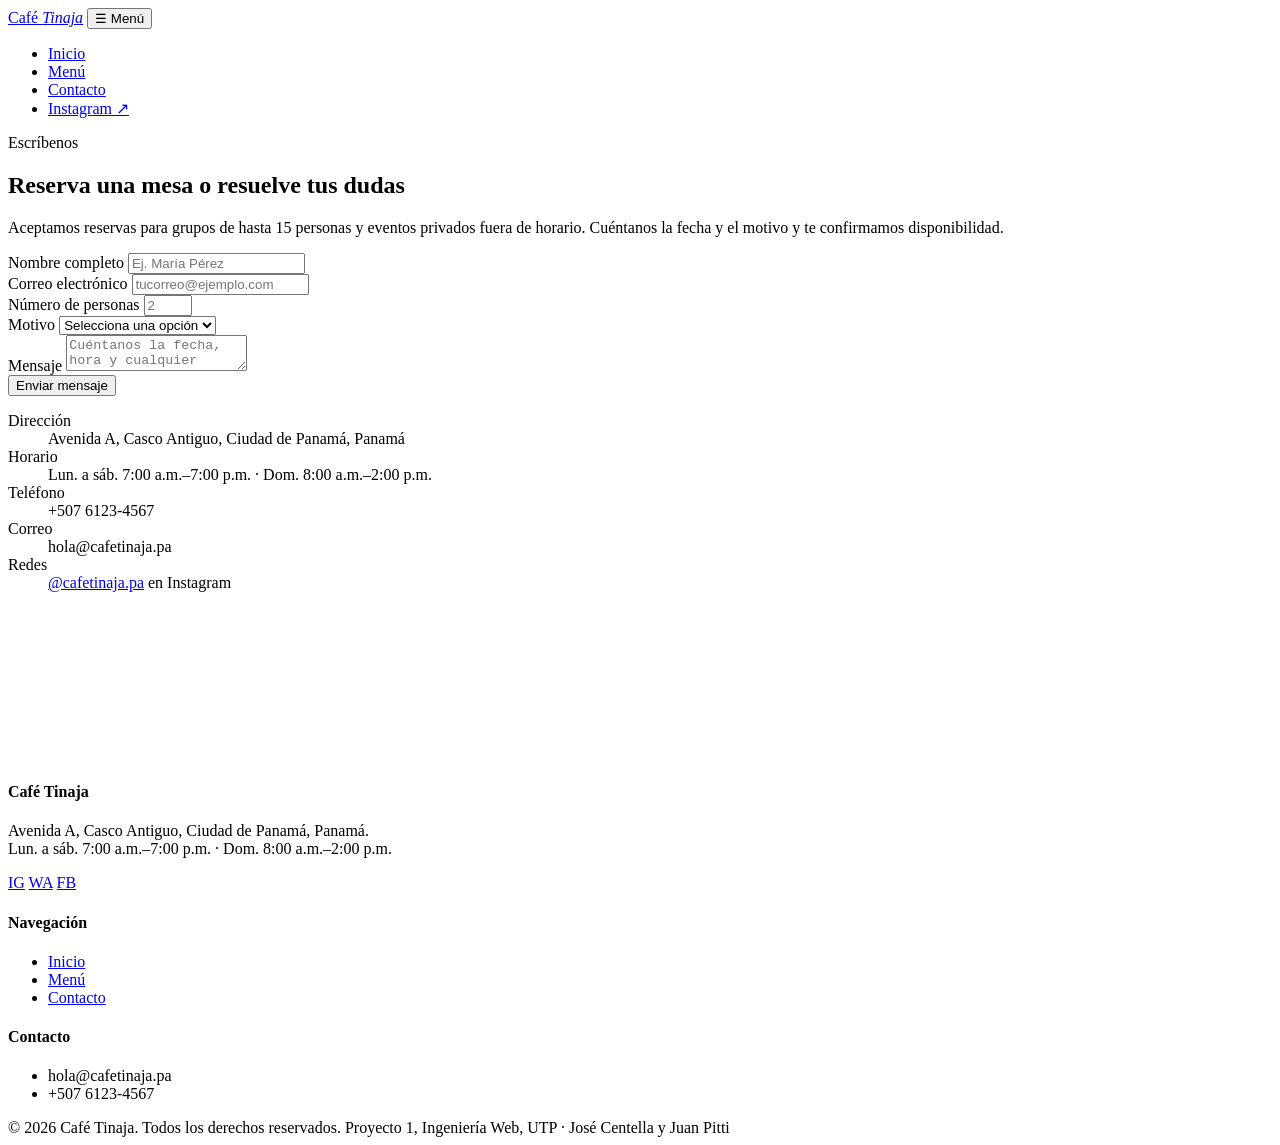
==== contacto.html @ 26456bb7 "Add files via upload" ====
<!DOCTYPE html>
<html lang="es">
<head>
<meta charset="UTF-8">
<meta name="viewport" content="width=device-width, initial-scale=1.0">
<title>Contacto | Café Tinaja</title>
<meta name="description" content="Escríbenos, reserva una mesa o encuentra cómo llegar a Café Tinaja.">
<link rel="preconnect" href="https://fonts.googleapis.com">
<link href="https://fonts.googleapis.com/css2?family=Fraunces:opsz,wght@9..144,500;9..144,600&family=Karla:wght@400;500;600&display=swap" rel="stylesheet">
<link rel="stylesheet" href="css/style.css">
</head>
<body>

<header class="navbar" id="navbar">
  <div class="container">
    <a href="index.html" class="logo">Café <em>Tinaja</em></a>
    <button class="nav-toggle" id="navToggle" aria-expanded="false" aria-controls="navLinks">☰ Menú</button>
    <ul class="nav-links" id="navLinks">
      <li><a href="index.html">Inicio</a></li>
      <li><a href="menu.html">Menú</a></li>
      <li><a href="contacto.html" class="active">Contacto</a></li>
      <li><a href="https://www.instagram.com/cafetinaja.pa" target="_blank" rel="noopener">Instagram ↗</a></li>
    </ul>
  </div>
</header>

<section style="padding-bottom:0;">
  <div class="container">
    <div class="section-head">
      <span class="kicker">Escríbenos</span>
      <h1>Reserva una mesa o resuelve tus dudas</h1>
      <p>Aceptamos reservas para grupos de hasta 15 personas y eventos privados fuera de horario. Cuéntanos la fecha y el motivo y te confirmamos disponibilidad.</p>
    </div>
  </div>
</section>

<section>
  <div class="container contact-grid">
    <div id="toast" class="toast" role="status" aria-live="polite" hidden></div>
    <form class="contact-form" id="form" name="contacto" method="POST" data-netlify="true" novalidate>
      <input type="hidden" name="form-name" value="contacto">
      <div class="field">
        <label for="nombre">Nombre completo</label>
        <input type="text" id="nombre" name="nombre" required placeholder="Ej. María Pérez" minlength="3">
        <small class="form-error" id="e-nombre"></small>
      </div>
      <div class="field">
        <label for="correo">Correo electrónico</label>
        <input type="email" id="correo" name="correo" required placeholder="tucorreo@ejemplo.com">
        <small class="form-error" id="e-correo"></small>
      </div>
      <div class="field">
        <label for="personas">Número de personas</label>
        <input type="number" id="personas" name="personas" min="1" max="15" placeholder="2" required>
        <small class="form-error" id="e-personas"></small>
      </div>
      <div class="field">
        <label for="motivo">Motivo</label>
        <select id="motivo" name="motivo" required>
          <option value="">Selecciona una opción</option>
          <option>Reserva</option>
          <option>Evento privado</option>
          <option>Consulta general</option>
        </select>
        <small class="form-error" id="e-motivo"></small>
      </div>
      <div class="field">
        <label for="mensaje">Mensaje</label>
        <textarea id="mensaje" name="mensaje" required placeholder="Cuéntanos la fecha, hora y cualquier detalle adicional" minlength="15"></textarea>
        <small class="form-error" id="e-mensaje"></small>
      </div>
      <button type="submit" class="btn btn-primary">Enviar mensaje</button>
    </form>

    <div>
      <dl class="contact-info">
        <dt>Dirección</dt>
        <dd>Avenida A, Casco Antiguo, Ciudad de Panamá, Panamá</dd>
        <dt>Horario</dt>
        <dd>Lun. a sáb. 7:00 a.m.–7:00 p.m. · Dom. 8:00 a.m.–2:00 p.m.</dd>
        <dt>Teléfono</dt>
        <dd>+507 6123-4567</dd>
        <dt>Correo</dt>
        <dd>hola@cafetinaja.pa</dd>
        <dt>Redes</dt>
        <dd><a href="https://www.instagram.com/cafetinaja.pa" target="_blank" rel="noopener">@cafetinaja.pa</a> en Instagram</dd>
      </dl>
      <div class="map-box" style="background:none;">
        <iframe src="https://www.google.com/maps?q=Casco+Antiguo,+Ciudad+de+Panam%C3%A1&output=embed"
          width="100%" height="100%" style="border:0;border-radius:20px;" loading="lazy"
          referrerpolicy="no-referrer-when-downgrade" title="Ubicación de Café Tinaja"></iframe>
      </div>
    </div>
  </div>
</section>

<footer>
  <div class="container">
    <div class="footer-grid">
      <div>
        <h4>Café Tinaja</h4>
        <p>Avenida A, Casco Antiguo, Ciudad de Panamá, Panamá.<br>Lun. a sáb. 7:00 a.m.–7:00 p.m. · Dom. 8:00 a.m.–2:00 p.m.</p>
        <div class="social-row">
          <a href="https://www.instagram.com/cafetinaja.pa" target="_blank" rel="noopener" aria-label="Instagram">IG</a>
          <a href="https://wa.me/50761234567" target="_blank" rel="noopener" aria-label="WhatsApp">WA</a>
          <a href="https://www.facebook.com/cafetinajapa" target="_blank" rel="noopener" aria-label="Facebook">FB</a>
        </div>
      </div>
      <div>
        <h4>Navegación</h4>
        <ul>
          <li><a href="index.html">Inicio</a></li>
          <li><a href="menu.html">Menú</a></li>
          <li><a href="contacto.html">Contacto</a></li>
        </ul>
      </div>
      <div>
        <h4>Contacto</h4>
        <ul>
          <li>hola@cafetinaja.pa</li>
          <li>+507 6123-4567</li>
        </ul>
      </div>
    </div>
    <div class="footer-bottom">
      <span>© 2026 Café Tinaja. Todos los derechos reservados.</span>
      <span>Proyecto 1, Ingeniería Web, UTP · José Centella y Juan Pitti</span>
    </div>
  </div>
</footer>

<script>
  const navToggle = document.getElementById('navToggle');
  const navbar = document.getElementById('navbar');
  navToggle.addEventListener('click', () => {
    const expanded = navToggle.getAttribute('aria-expanded') === 'true';
    navToggle.setAttribute('aria-expanded', String(!expanded));
    navbar.classList.toggle('open');
  });

  const f = document.getElementById("form");
  const reglas = {
    nombre:   v => /^[A-Za-zÁÉÍÓÚÜÑáéíóúüñ ]{3,60}$/.test(v.trim()) || "Escribe solo letras, entre 3 y 60 caracteres.",
    correo:   v => /^[^\s@]+@[^\s@]+\.[^\s@]{2,}$/.test(v.trim()) || "Escribe un correo válido, como nombre@dominio.com.",
    personas: v => /^([1-9]|1[0-5])$/.test(v.trim()) || "Escribe un número entre 1 y 15.",
    motivo:   v => v !== "" || "Selecciona un motivo.",
    mensaje:  v => v.trim().length >= 15 || "El mensaje debe tener al menos 15 caracteres."
  };
  function validar(campo) {
    const r = reglas[campo.name](campo.value);
    const err = document.getElementById("e-" + campo.name);
    if (err) err.textContent = r === true ? "" : r;
    campo.classList.toggle("invalido", r !== true);
    return r === true;
  }
  f.querySelectorAll("input:not([type=hidden]), select, textarea").forEach(c => c.addEventListener("blur", () => validar(c)));

  let temporizador;
  function mostrarToast(mensaje, tipo) {
    const t = document.getElementById("toast");
    clearTimeout(temporizador);
    t.textContent = mensaje;
    t.className = "toast " + tipo;
    t.hidden = false;
    temporizador = setTimeout(() => { t.hidden = true; }, 4000);
  }
  function codificar(datos) {
    return Object.keys(datos).map(k => encodeURIComponent(k) + "=" + encodeURIComponent(datos[k])).join("&");
  }
  f.addEventListener("submit", e => {
    e.preventDefault();
    let ok = true;
    f.querySelectorAll("input:not([type=hidden]), select, textarea").forEach(c => { if (!validar(c)) ok = false; });
    if (!ok) return;
    const datos = Object.fromEntries(new FormData(f).entries());
    fetch("/", {
      method: "POST",
      headers: { "Content-Type": "application/x-www-form-urlencoded" },
      body: codificar(datos)
    })
    .then(() => {
      f.reset();
      mostrarToast("Mensaje enviado correctamente.", "exito");
    })
    .catch(() => {
      mostrarToast("Error: no se pudo enviar el mensaje.", "error");
    });
  });
</script>
</body>
</html>
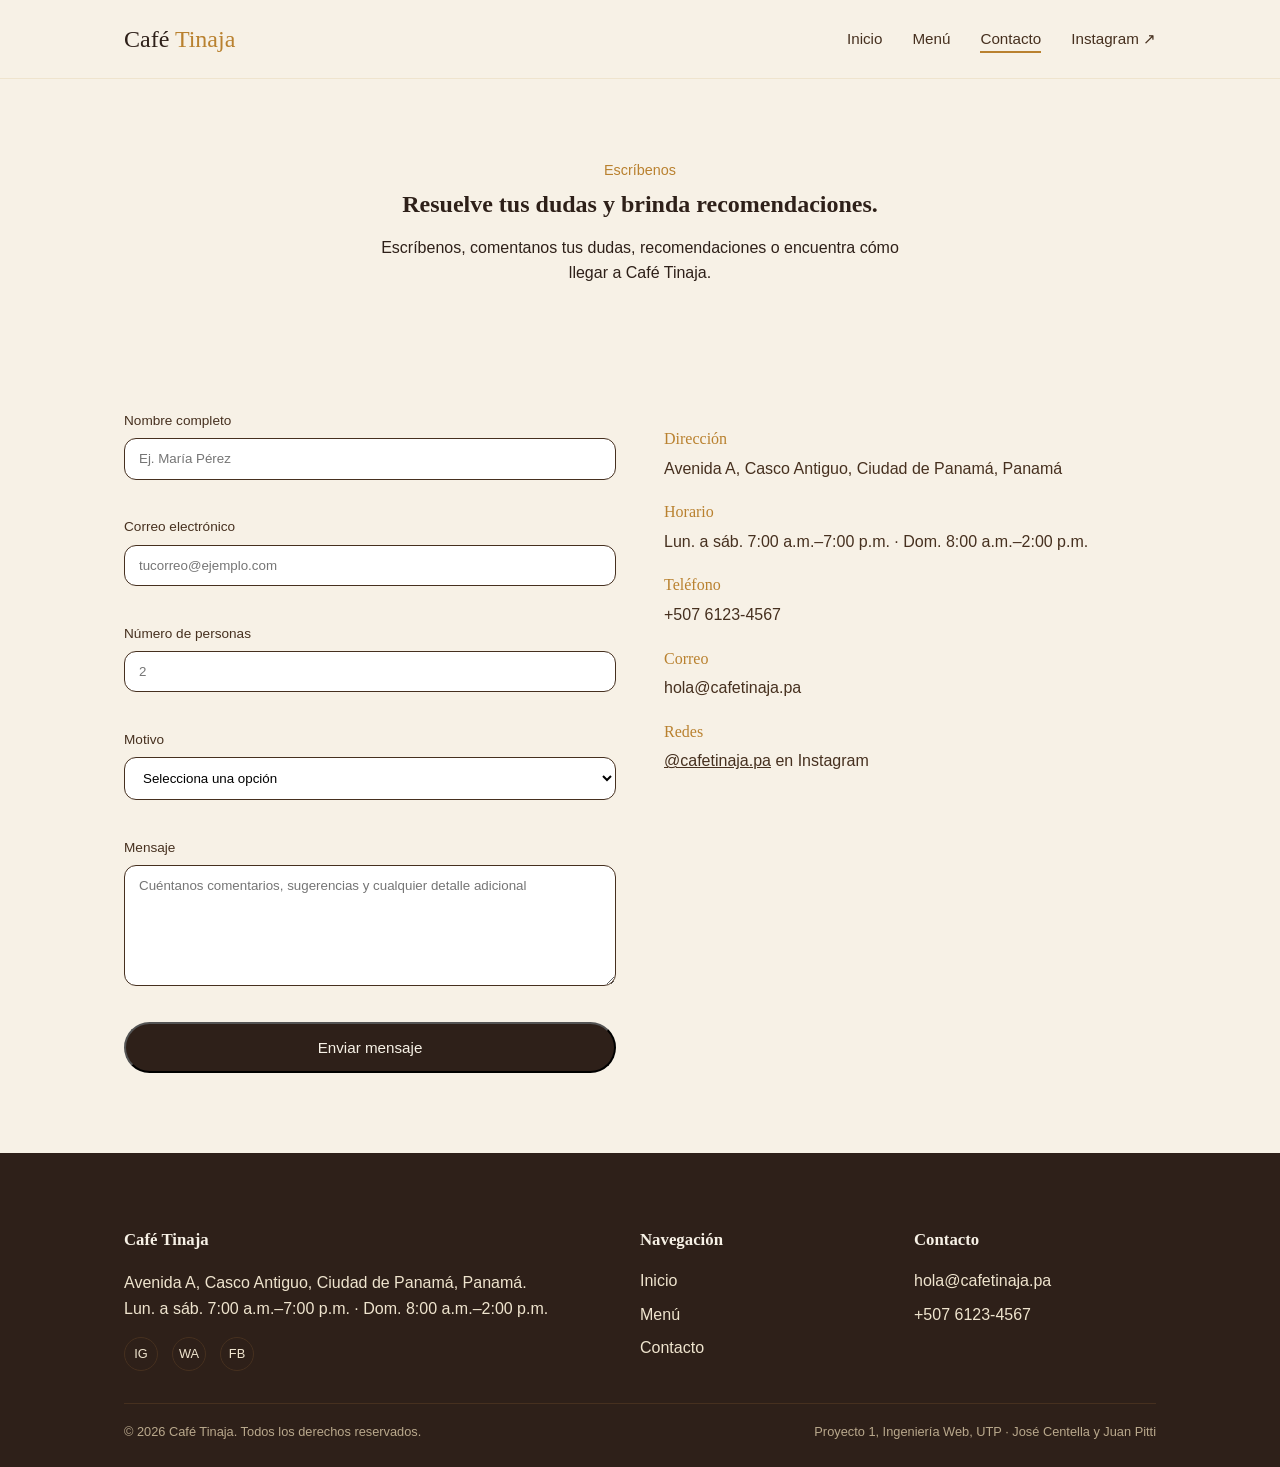
==== commit b1b1f5f4: "Revise contact page text and meta description Updated the description meta tag and modified text in " ====
--- a/contacto.html
+++ b/contacto.html
@@ -4,7 +4,7 @@
 <meta charset="UTF-8">
 <meta name="viewport" content="width=device-width, initial-scale=1.0">
 <title>Contacto | Café Tinaja</title>
-<meta name="description" content="Escríbenos, reserva una mesa o encuentra cómo llegar a Café Tinaja.">
+<meta name="description" content="Escríbenos, comentanos tus dudas, recomendaciones o encuentra cómo llegar a Café Tinaja.">
 <link rel="preconnect" href="https://fonts.googleapis.com">
 <link href="https://fonts.googleapis.com/css2?family=Fraunces:opsz,wght@9..144,500;9..144,600&family=Karla:wght@400;500;600&display=swap" rel="stylesheet">
 <link rel="stylesheet" href="css/style.css">
@@ -28,8 +28,8 @@
   <div class="container">
     <div class="section-head">
       <span class="kicker">Escríbenos</span>
-      <h1>Reserva una mesa o resuelve tus dudas</h1>
-      <p>Aceptamos reservas para grupos de hasta 15 personas y eventos privados fuera de horario. Cuéntanos la fecha y el motivo y te confirmamos disponibilidad.</p>
+      <h1>Resuelve tus dudas y brinda recomendaciones.</h1>
+      <p>Escríbenos, comentanos tus dudas, recomendaciones o encuentra cómo llegar a Café Tinaja.</p>
     </div>
   </div>
 </section>
@@ -66,7 +66,7 @@
       </div>
       <div class="field">
         <label for="mensaje">Mensaje</label>
-        <textarea id="mensaje" name="mensaje" required placeholder="Cuéntanos la fecha, hora y cualquier detalle adicional" minlength="15"></textarea>
+        <textarea id="mensaje" name="mensaje" required placeholder="Cuéntanos comentarios, sugerencias y cualquier detalle adicional" minlength="15"></textarea>
         <small class="form-error" id="e-mensaje"></small>
       </div>
       <button type="submit" class="btn btn-primary">Enviar mensaje</button>
--- a/css/style.css
+++ b/css/style.css
@@ -0,0 +1,324 @@
+/* =========================================================
+   CAFÉ TINAJA — hoja de estilos
+   Paleta: espresso / crema / dorado tostado / verde hoja
+   ========================================================= */
+
+:root {
+  --espresso:   #2E2019;
+  --espresso-2: #46301F;
+  --cream:      #F7F1E6;
+  --cream-2:    #EFE4CE;
+  --gold:       #B9812F;
+  --leaf:       #435334;
+
+  --font-display: 'Fraunces', serif;
+  --font-body: 'Karla', sans-serif;
+
+  --maxw: 1080px;
+}
+
+* { box-sizing: border-box; }
+html { scroll-behavior: smooth; }
+
+body {
+  margin: 0;
+  font-family: var(--font-body);
+  background: var(--cream);
+  color: var(--espresso);
+  line-height: 1.6;
+}
+
+img { max-width: 100%; display: block; }
+a { color: inherit; }
+
+h1, h2, h3 {
+  font-family: var(--font-display);
+  font-weight: 600;
+  line-height: 1.2;
+  margin: 0 0 0.5em;
+}
+
+p { max-width: 62ch; }
+
+.container {
+  max-width: var(--maxw);
+  margin: 0 auto;
+  padding: 0 24px;
+}
+
+/* ---------- Nav ---------- */
+.navbar {
+  position: sticky;
+  top: 0;
+  z-index: 50;
+  background: var(--cream);
+  border-bottom: 1px solid var(--cream-2);
+}
+.navbar .container {
+  display: flex;
+  align-items: center;
+  justify-content: space-between;
+  height: 78px;
+}
+.logo {
+  font-family: var(--font-display);
+  font-size: 1.5rem;
+  color: var(--espresso);
+  text-decoration: none;
+}
+.logo em { color: var(--gold); font-style: normal; }
+
+.nav-links {
+  display: flex;
+  gap: 30px;
+  list-style: none;
+  margin: 0; padding: 0;
+}
+.nav-links a {
+  text-decoration: none;
+  color: var(--espresso-2);
+  font-size: 0.95rem;
+  padding-bottom: 4px;
+  border-bottom: 2px solid transparent;
+}
+.nav-links a:hover, .nav-links a.active {
+  border-color: var(--gold);
+}
+.nav-toggle { display: none; }
+
+/* ---------- Hero (centrado, orgánico) ---------- */
+.hero {
+  padding: 72px 0 100px;
+  text-align: center;
+}
+.hero-eyebrow {
+  display: inline-block;
+  color: var(--leaf);
+  font-size: 0.9rem;
+  margin-bottom: 14px;
+}
+.hero h1 {
+  font-size: clamp(2.3rem, 5vw, 3.6rem);
+  max-width: 18ch;
+  margin-left: auto;
+  margin-right: auto;
+}
+.hero p {
+  margin-left: auto;
+  margin-right: auto;
+  color: var(--espresso-2);
+}
+.hero-actions {
+  display: flex;
+  gap: 16px;
+  justify-content: center;
+  margin-top: 30px;
+  flex-wrap: wrap;
+}
+.btn {
+  display: inline-block;
+  padding: 14px 28px;
+  border-radius: 999px;
+  text-decoration: none;
+  font-size: 0.95rem;
+  transition: transform 0.15s ease, background 0.15s ease;
+}
+.btn:hover { transform: translateY(-2px); }
+.btn-primary { background: var(--espresso); color: var(--cream); }
+.btn-primary:hover { background: var(--espresso-2); }
+.btn-outline { border: 1.5px solid var(--espresso); color: var(--espresso); }
+
+.hero-media {
+  margin: 48px auto 0;
+  max-width: 640px;
+  aspect-ratio: 16/9;
+  background: linear-gradient(160deg, var(--cream-2), #E4D5B0);
+  border-radius: 28px;
+  display: flex;
+  align-items: center;
+  justify-content: center;
+  color: var(--espresso-2);
+  font-size: 0.85rem;
+  padding: 12px;
+  text-align: center;
+}
+
+/* divisor ondulado */
+.wave-divider {
+  display: block;
+  width: 100%;
+  height: 60px;
+  background: var(--espresso);
+  -webkit-mask: radial-gradient(circle at 10px -10px, transparent 12px, black 13px) 0 0/40px 100%;
+          mask: radial-gradient(circle at 10px -10px, transparent 12px, black 13px) 0 0/40px 100%;
+}
+
+/* ---------- Secciones ---------- */
+section { padding: 80px 0; }
+.section-dark { background: var(--espresso); color: var(--cream); }
+.section-dark p { color: var(--cream-2); }
+.section-alt { background: var(--cream-2); }
+
+.section-head { max-width: 60ch; margin: 0 auto 44px; text-align: center; }
+.section-head .kicker {
+  display: block;
+  color: var(--gold);
+  font-size: 0.9rem;
+  margin-bottom: 8px;
+}
+
+/* ---------- Grid de menú ---------- */
+.menu-grid {
+  display: grid;
+  grid-template-columns: repeat(auto-fit, minmax(240px, 1fr));
+  gap: 30px;
+}
+.menu-card {
+  background: #fff;
+  border-radius: 20px;
+  overflow: hidden;
+  box-shadow: 0 1px 0 var(--cream-2);
+}
+.menu-photo {
+  aspect-ratio: 4/3;
+  background: linear-gradient(135deg, var(--cream-2), #E4D5B0);
+  display: flex; align-items: center; justify-content: center;
+  color: var(--espresso-2);
+  font-size: 0.85rem;
+}
+.menu-body { padding: 20px; }
+.menu-body h3 { font-size: 1.1rem; margin-bottom: 4px; }
+.menu-price { color: var(--gold); font-family: var(--font-display); font-size: 1.05rem; margin-bottom: 8px; }
+.menu-tags {
+  display: flex; gap: 6px; flex-wrap: wrap;
+  list-style: none; padding: 0; margin: 0 0 12px;
+  font-size: 0.78rem; color: var(--leaf);
+}
+.menu-tags li { background: #EFF3EA; padding: 3px 10px; border-radius: 999px; }
+
+/* ---------- Filtros del menú ---------- */
+.filters {
+  display: flex; gap: 12px; flex-wrap: wrap;
+  justify-content: center;
+  margin-bottom: 36px;
+}
+.filters select, .filters input {
+  font-family: var(--font-body);
+  padding: 10px 14px;
+  border: 1px solid var(--espresso-2);
+  border-radius: 999px;
+  background: #fff;
+}
+
+/* ---------- Stats / valores ---------- */
+.stats-row {
+  display: grid;
+  grid-template-columns: repeat(auto-fit, minmax(150px, 1fr));
+  gap: 24px;
+  text-align: center;
+}
+.stat b { display: block; font-family: var(--font-display); font-size: 2rem; color: var(--gold); }
+.stat span { color: var(--cream-2); font-size: 0.9rem; }
+
+/* ---------- Testimonio ---------- */
+.testimonial {
+  max-width: 60ch;
+  margin: 0 auto;
+  text-align: center;
+  border: none;
+  padding: 0;
+}
+.testimonial cite {
+  display: block; margin-top: 12px; font-style: normal;
+  color: var(--espresso-2); font-size: 0.9rem;
+}
+
+/* ---------- Media (video/audio) ---------- */
+.media-block { max-width: 680px; margin: 0 auto; }
+.media-block video { width: 100%; border-radius: 20px; }
+.audio-row { display:flex; gap:16px; align-items:center; justify-content:center; margin-top: 18px; flex-wrap: wrap; }
+
+/* ---------- Contacto ---------- */
+.contact-grid {
+  display: grid;
+  grid-template-columns: 1fr 1fr;
+  gap: 48px;
+}
+form.contact-form { display: grid; gap: 16px; }
+.field { display: grid; gap: 6px; }
+.field label { font-size: 0.85rem; color: var(--espresso-2); }
+.field input, .field select, .field textarea {
+  font-family: var(--font-body);
+  padding: 12px 14px;
+  border: 1px solid var(--espresso-2);
+  border-radius: 12px;
+  background: #fff;
+}
+.field textarea { resize: vertical; min-height: 120px; }
+
+.contact-info dt { font-family: var(--font-display); color: var(--gold); margin-top: 18px; }
+.contact-info dd { margin: 4px 0 0; color: var(--espresso-2); }
+.contact-info dt:first-child { margin-top: 0; }
+
+.map-box {
+  margin-top: 22px;
+  aspect-ratio: 16/9;
+  border-radius: 20px;
+  background: repeating-linear-gradient(45deg, var(--cream-2), var(--cream-2) 10px, #E4D5B0 10px, #E4D5B0 20px);
+  display: flex; align-items: center; justify-content: center;
+  color: var(--espresso-2); font-size: 0.85rem;
+}
+
+/* ---------- Footer ---------- */
+footer { background: var(--espresso); color: var(--cream-2); padding: 52px 0 24px; }
+.footer-grid { display: grid; grid-template-columns: 2fr 1fr 1fr; gap: 32px; margin-bottom: 32px; }
+footer h4 { color: var(--cream); font-family: var(--font-display); font-size: 1.05rem; margin-bottom: 14px; }
+footer ul { list-style: none; padding: 0; margin: 0; display: grid; gap: 8px; }
+footer a { text-decoration: none; color: var(--cream-2); }
+footer a:hover { color: var(--cream); }
+.social-row { display: flex; gap: 14px; margin-top: 14px; }
+.social-row a {
+  width: 34px; height: 34px; border: 1px solid var(--espresso-2);
+  display: flex; align-items: center; justify-content: center;
+  font-size: 0.8rem; border-radius: 50%;
+}
+.social-row a:hover { border-color: var(--gold); color: var(--gold); }
+.footer-bottom {
+  border-top: 1px solid var(--espresso-2);
+  padding-top: 18px; font-size: 0.8rem; color: #B9A88C;
+  display: flex; justify-content: space-between; flex-wrap: wrap; gap: 8px;
+}
+
+/* ---------- Responsive ---------- */
+@media (max-width: 860px) {
+  .contact-grid { grid-template-columns: 1fr; }
+  .footer-grid { grid-template-columns: 1fr 1fr; }
+}
+@media (max-width: 640px) {
+  .nav-links {
+    position: absolute; top: 78px; left: 0; right: 0;
+    background: var(--cream);
+    flex-direction: column; gap: 0;
+    max-height: 0; overflow: hidden;
+    transition: max-height 0.25s ease;
+    border-bottom: 1px solid var(--cream-2);
+  }
+  .nav-links a { padding: 14px 24px; display: block; border-bottom: 1px solid var(--cream-2); }
+  .nav-toggle {
+    display: block; background: none; border: 1px solid var(--espresso-2);
+    color: var(--espresso); border-radius: 999px; padding: 6px 14px;
+  }
+  .navbar.open .nav-links { max-height: 320px; }
+  .footer-grid { grid-template-columns: 1fr; }
+}
+
+/* ---------- Validacion y notificaciones (formulario de contacto) ---------- */
+.form-error { display:block; min-height:1.1em; font-size:0.8rem; color:#B3261E; }
+.field input.invalido, .field select.invalido, .field textarea.invalido { border-color:#B3261E; background:#FDECEA; }
+.toast {
+  position: fixed; top: 16px; left: 50%; transform: translateX(-50%); z-index: 100;
+  padding: 12px 22px; border-radius: 999px; font-size: 0.9rem; font-weight: 600;
+  box-shadow: 0 6px 18px rgba(0,0,0,.18); max-width: 90vw; text-align: center;
+}
+.toast.exito { background:#E7F4E8; color:#1E6B2E; border:1px solid #8FCB96; }
+.toast.error { background:#FDECEA; color:#96281B; border:1px solid #E6A49C; }
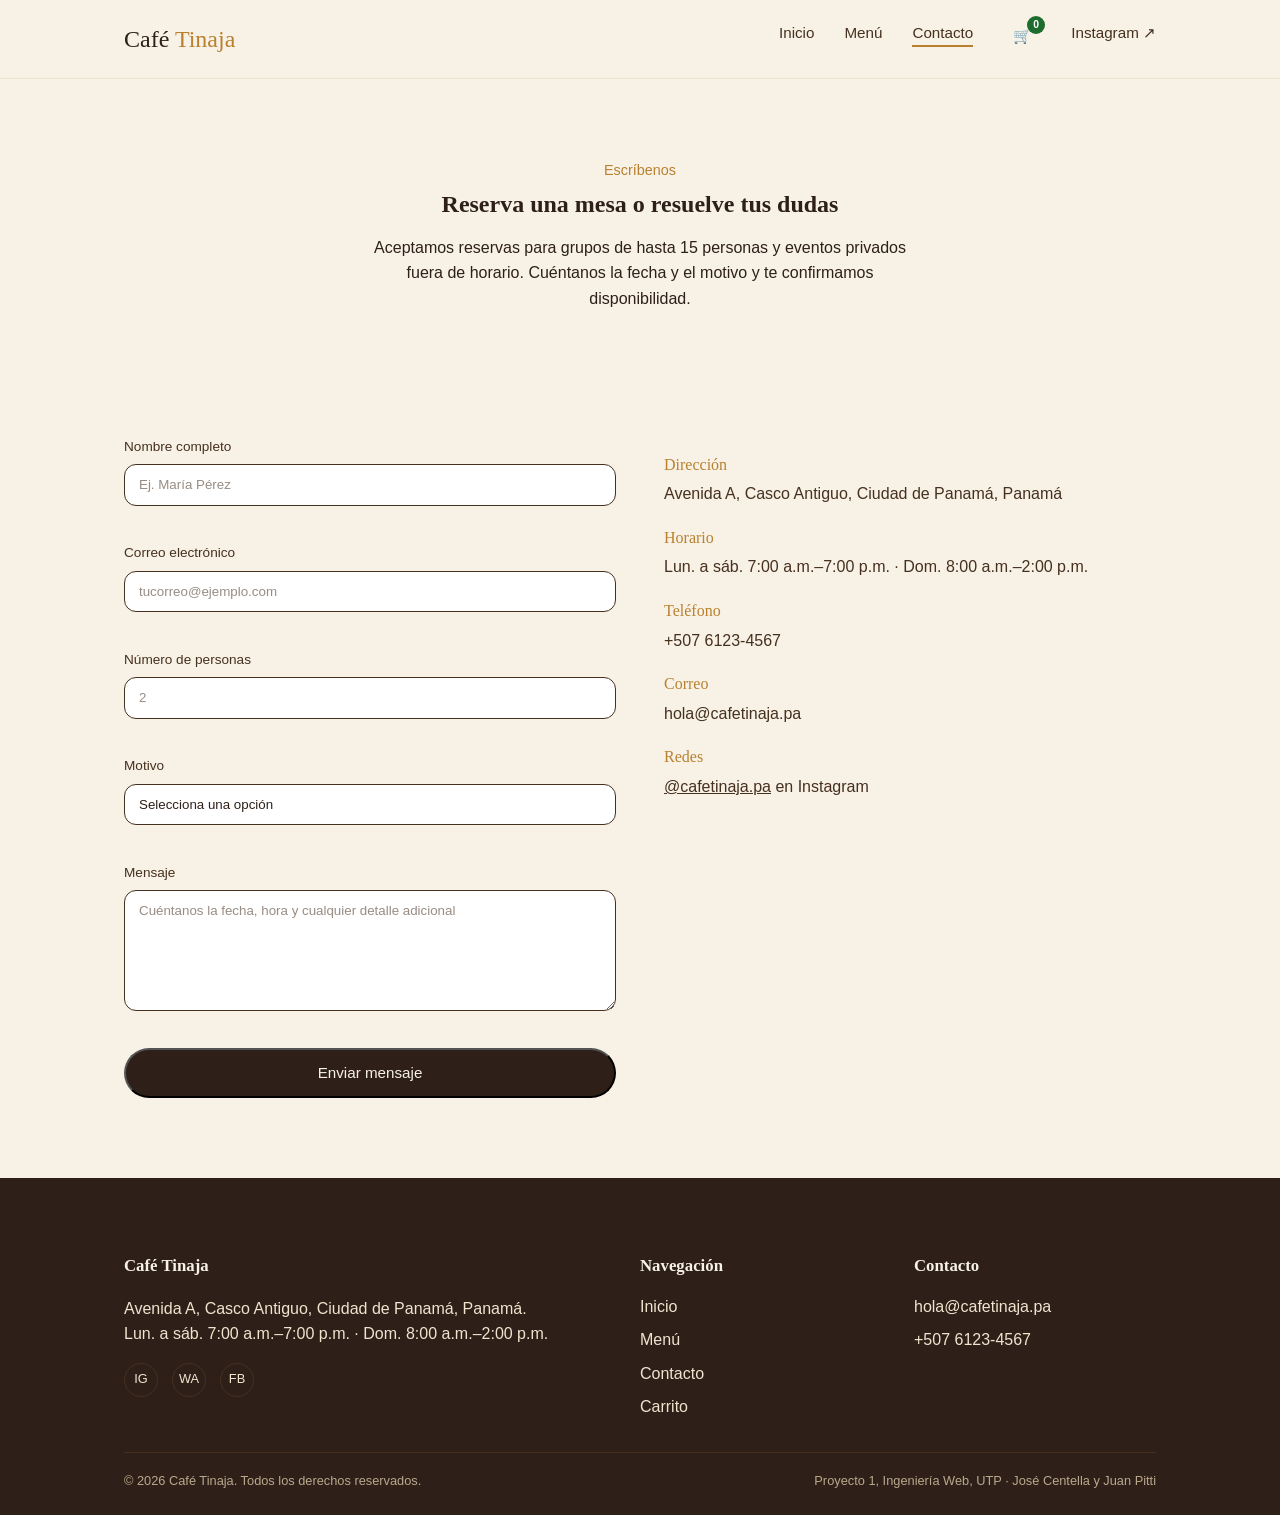
==== commit f47f7196: "Add files via upload" ====
--- a/contacto.html
+++ b/contacto.html
@@ -3,8 +3,9 @@
 <head>
 <meta charset="UTF-8">
 <meta name="viewport" content="width=device-width, initial-scale=1.0">
+<meta name="color-scheme" content="light">
 <title>Contacto | Café Tinaja</title>
-<meta name="description" content="Escríbenos, comentanos tus dudas, recomendaciones o encuentra cómo llegar a Café Tinaja.">
+<meta name="description" content="Escríbenos, reserva una mesa o encuentra cómo llegar a Café Tinaja.">
 <link rel="preconnect" href="https://fonts.googleapis.com">
 <link href="https://fonts.googleapis.com/css2?family=Fraunces:opsz,wght@9..144,500;9..144,600&family=Karla:wght@400;500;600&display=swap" rel="stylesheet">
 <link rel="stylesheet" href="css/style.css">
@@ -19,6 +20,7 @@
       <li><a href="index.html">Inicio</a></li>
       <li><a href="menu.html">Menú</a></li>
       <li><a href="contacto.html" class="active">Contacto</a></li>
+      <li><a href="carrito.html" class="cart-link" id="cartLink" aria-label="Carrito de compras">🛒<span class="cart-badge" id="cartBadge" hidden>0</span></a></li>
       <li><a href="https://www.instagram.com/cafetinaja.pa" target="_blank" rel="noopener">Instagram ↗</a></li>
     </ul>
   </div>
@@ -28,8 +30,8 @@
   <div class="container">
     <div class="section-head">
       <span class="kicker">Escríbenos</span>
-      <h1>Resuelve tus dudas y brinda recomendaciones.</h1>
-      <p>Escríbenos, comentanos tus dudas, recomendaciones o encuentra cómo llegar a Café Tinaja.</p>
+      <h1>Reserva una mesa o resuelve tus dudas</h1>
+      <p>Aceptamos reservas para grupos de hasta 15 personas y eventos privados fuera de horario. Cuéntanos la fecha y el motivo y te confirmamos disponibilidad.</p>
     </div>
   </div>
 </section>
@@ -66,7 +68,7 @@
       </div>
       <div class="field">
         <label for="mensaje">Mensaje</label>
-        <textarea id="mensaje" name="mensaje" required placeholder="Cuéntanos comentarios, sugerencias y cualquier detalle adicional" minlength="15"></textarea>
+        <textarea id="mensaje" name="mensaje" required placeholder="Cuéntanos la fecha, hora y cualquier detalle adicional" minlength="15"></textarea>
         <small class="form-error" id="e-mensaje"></small>
       </div>
       <button type="submit" class="btn btn-primary">Enviar mensaje</button>
@@ -112,6 +114,7 @@
           <li><a href="index.html">Inicio</a></li>
           <li><a href="menu.html">Menú</a></li>
           <li><a href="contacto.html">Contacto</a></li>
+          <li><a href="carrito.html">Carrito</a></li>
         </ul>
       </div>
       <div>
@@ -178,7 +181,8 @@
       headers: { "Content-Type": "application/x-www-form-urlencoded" },
       body: codificar(datos)
     })
-    .then(() => {
+    .then(res => {
+      if (!res.ok) throw new Error("Respuesta no valida de Netlify: " + res.status);
       f.reset();
       mostrarToast("Mensaje enviado correctamente.", "exito");
     })
@@ -187,5 +191,6 @@
     });
   });
 </script>
+<script src="js/carrito.js"></script>
 </body>
 </html>
--- a/css/style.css
+++ b/css/style.css
@@ -4,6 +4,7 @@
    ========================================================= */
 
 :root {
+    color-scheme: light;
   --espresso:   #2E2019;
   --espresso-2: #46301F;
   --cream:      #F7F1E6;
@@ -259,6 +260,10 @@
 .contact-info dt { font-family: var(--font-display); color: var(--gold); margin-top: 18px; }
 .contact-info dd { margin: 4px 0 0; color: var(--espresso-2); }
 .contact-info dt:first-child { margin-top: 0; }
+
+button, input, select, textarea { color: var(--espresso); -webkit-appearance: none; appearance: none; }
+.btn-outline { background: transparent; }
+::placeholder { color: var(--espresso-2); opacity: .55; }
 
 .map-box {
   margin-top: 22px;
@@ -322,3 +327,61 @@
 }
 .toast.exito { background:#E7F4E8; color:#1E6B2E; border:1px solid #8FCB96; }
 .toast.error { background:#FDECEA; color:#96281B; border:1px solid #E6A49C; }
+
+/* ---------- Icono de carrito en el nav ---------- */
+.cart-link {
+  position: relative; display: inline-flex; align-items: center; justify-content: center;
+  width: 38px; height: 38px; border-radius: 50%; font-size: 1.25rem;
+  color: var(--espresso-2); text-decoration: none;
+  transition: color .2s ease, box-shadow .2s ease, background .2s ease;
+}
+.cart-link.tiene-productos {
+  color: #1E6B2E; background: #fff;
+  box-shadow: 0 0 0 4px rgba(255,255,255,.85), 0 0 14px rgba(30,107,46,.5);
+}
+.cart-badge {
+  position: absolute; top: -4px; right: -4px; min-width: 18px; height: 18px;
+  background: #1E6B2E; color: #fff; font-size: .65rem; font-weight: 700;
+  border-radius: 999px; display: flex; align-items: center; justify-content: center; padding: 0 4px;
+}
+
+/* ---------- Pagina de carrito ---------- */
+.cart-list { display: grid; gap: 16px; margin-bottom: 32px; }
+.cart-item {
+  background: #fff; border-radius: 16px; padding: 18px 20px;
+  display: flex; flex-wrap: wrap; gap: 16px; align-items: center; justify-content: space-between;
+}
+.cart-item-info h3 { font-size: 1.05rem; margin-bottom: 2px; }
+.cart-item-info p { color: var(--espresso-2); font-size: .9rem; margin: 0; }
+.cart-item-actions { display: flex; align-items: center; gap: 14px; flex-wrap: wrap; }
+.cart-item-actions label { font-size: .8rem; color: var(--espresso-2); display: flex; flex-direction: column; gap: 4px; }
+.cart-qty { background: #fff; padding: 6px 10px; border-radius: 8px; border: 1px solid var(--espresso-2); font-family: var(--font-body); }
+.cart-subtotal { font-family: var(--font-display); color: var(--gold); min-width: 70px; text-align: right; }
+.cart-remove {
+  border: 1px solid #B3261E; color: #B3261E; background: none; border-radius: 999px;
+  padding: 8px 16px; font-size: .85rem; cursor: pointer;
+}
+.cart-remove:hover { background: #FDECEA; }
+.cart-empty { text-align: center; padding: 40px 20px; color: var(--espresso-2); }
+.cart-summary {
+  display: flex; justify-content: space-between; align-items: center;
+  background: var(--cream-2); border-radius: 16px; padding: 18px 20px; margin-bottom: 28px;
+  font-family: var(--font-display); font-size: 1.15rem;
+}
+.cart-summary button { font-size: .85rem; }
+.cart-checkout { max-width: 480px; margin: 0 auto; }
+
+/* ---------- Factura / confirmacion ---------- */
+.factura {
+  max-width: 480px; margin: 0 auto; background: #fff; border-radius: 20px;
+  padding: 28px 26px; border: 1px dashed var(--espresso-2);
+}
+.factura h2 { text-align: center; }
+.factura .factura-id { text-align: center; color: var(--gold); font-size: .9rem; margin-bottom: 18px; }
+.factura ul { list-style: none; padding: 0; margin: 0 0 16px; display: grid; gap: 8px; }
+.factura li { display: flex; justify-content: space-between; font-size: .92rem; }
+.factura .factura-total {
+  display: flex; justify-content: space-between; font-family: var(--font-display);
+  font-size: 1.2rem; border-top: 1px dashed var(--espresso-2); padding-top: 12px; margin-top: 8px;
+}
+.factura .factura-nota { text-align: center; font-size: .85rem; color: var(--espresso-2); margin-top: 18px; }
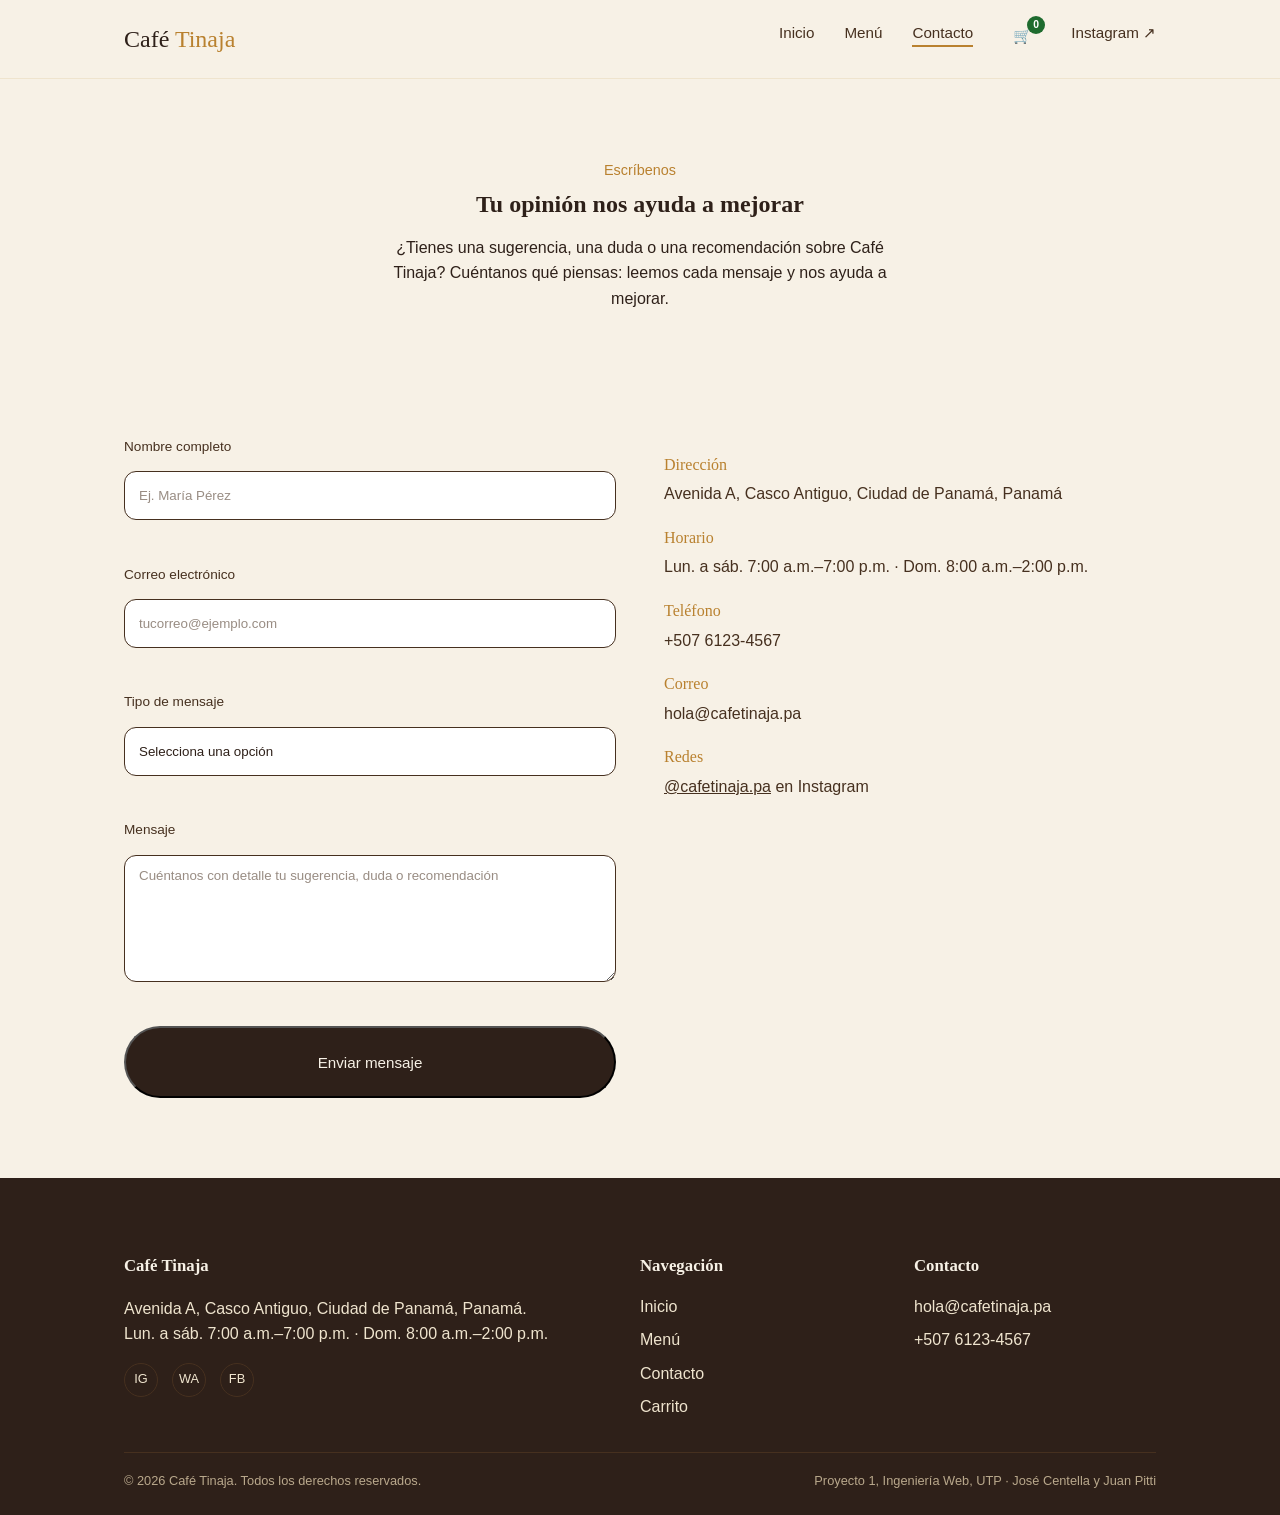
==== commit 9b9bf2f7: "Add files via upload" ====
--- a/contacto.html
+++ b/contacto.html
@@ -5,7 +5,7 @@
 <meta name="viewport" content="width=device-width, initial-scale=1.0">
 <meta name="color-scheme" content="light">
 <title>Contacto | Café Tinaja</title>
-<meta name="description" content="Escríbenos, reserva una mesa o encuentra cómo llegar a Café Tinaja.">
+<meta name="description" content="Comparte tus sugerencias, dudas o recomendaciones sobre Café Tinaja.">
 <link rel="preconnect" href="https://fonts.googleapis.com">
 <link href="https://fonts.googleapis.com/css2?family=Fraunces:opsz,wght@9..144,500;9..144,600&family=Karla:wght@400;500;600&display=swap" rel="stylesheet">
 <link rel="stylesheet" href="css/style.css">
@@ -30,8 +30,8 @@
   <div class="container">
     <div class="section-head">
       <span class="kicker">Escríbenos</span>
-      <h1>Reserva una mesa o resuelve tus dudas</h1>
-      <p>Aceptamos reservas para grupos de hasta 15 personas y eventos privados fuera de horario. Cuéntanos la fecha y el motivo y te confirmamos disponibilidad.</p>
+      <h1>Tu opinión nos ayuda a mejorar</h1>
+      <p>¿Tienes una sugerencia, una duda o una recomendación sobre Café Tinaja? Cuéntanos qué piensas: leemos cada mensaje y nos ayuda a mejorar.</p>
     </div>
   </div>
 </section>
@@ -52,23 +52,19 @@
         <small class="form-error" id="e-correo"></small>
       </div>
       <div class="field">
-        <label for="personas">Número de personas</label>
-        <input type="number" id="personas" name="personas" min="1" max="15" placeholder="2" required>
-        <small class="form-error" id="e-personas"></small>
-      </div>
-      <div class="field">
-        <label for="motivo">Motivo</label>
+        <label for="motivo">Tipo de mensaje</label>
         <select id="motivo" name="motivo" required>
           <option value="">Selecciona una opción</option>
-          <option>Reserva</option>
-          <option>Evento privado</option>
-          <option>Consulta general</option>
+          <option>Sugerencia</option>
+          <option>Duda</option>
+          <option>Recomendación</option>
+          <option>Otro</option>
         </select>
         <small class="form-error" id="e-motivo"></small>
       </div>
       <div class="field">
         <label for="mensaje">Mensaje</label>
-        <textarea id="mensaje" name="mensaje" required placeholder="Cuéntanos la fecha, hora y cualquier detalle adicional" minlength="15"></textarea>
+        <textarea id="mensaje" name="mensaje" required placeholder="Cuéntanos con detalle tu sugerencia, duda o recomendación" minlength="15"></textarea>
         <small class="form-error" id="e-mensaje"></small>
       </div>
       <button type="submit" class="btn btn-primary">Enviar mensaje</button>
@@ -145,8 +141,7 @@
   const reglas = {
     nombre:   v => /^[A-Za-zÁÉÍÓÚÜÑáéíóúüñ ]{3,60}$/.test(v.trim()) || "Escribe solo letras, entre 3 y 60 caracteres.",
     correo:   v => /^[^\s@]+@[^\s@]+\.[^\s@]{2,}$/.test(v.trim()) || "Escribe un correo válido, como nombre@dominio.com.",
-    personas: v => /^([1-9]|1[0-5])$/.test(v.trim()) || "Escribe un número entre 1 y 15.",
-    motivo:   v => v !== "" || "Selecciona un motivo.",
+    motivo:   v => v !== "" || "Selecciona un tipo de mensaje.",
     mensaje:  v => v.trim().length >= 15 || "El mensaje debe tener al menos 15 caracteres."
   };
   function validar(campo) {
